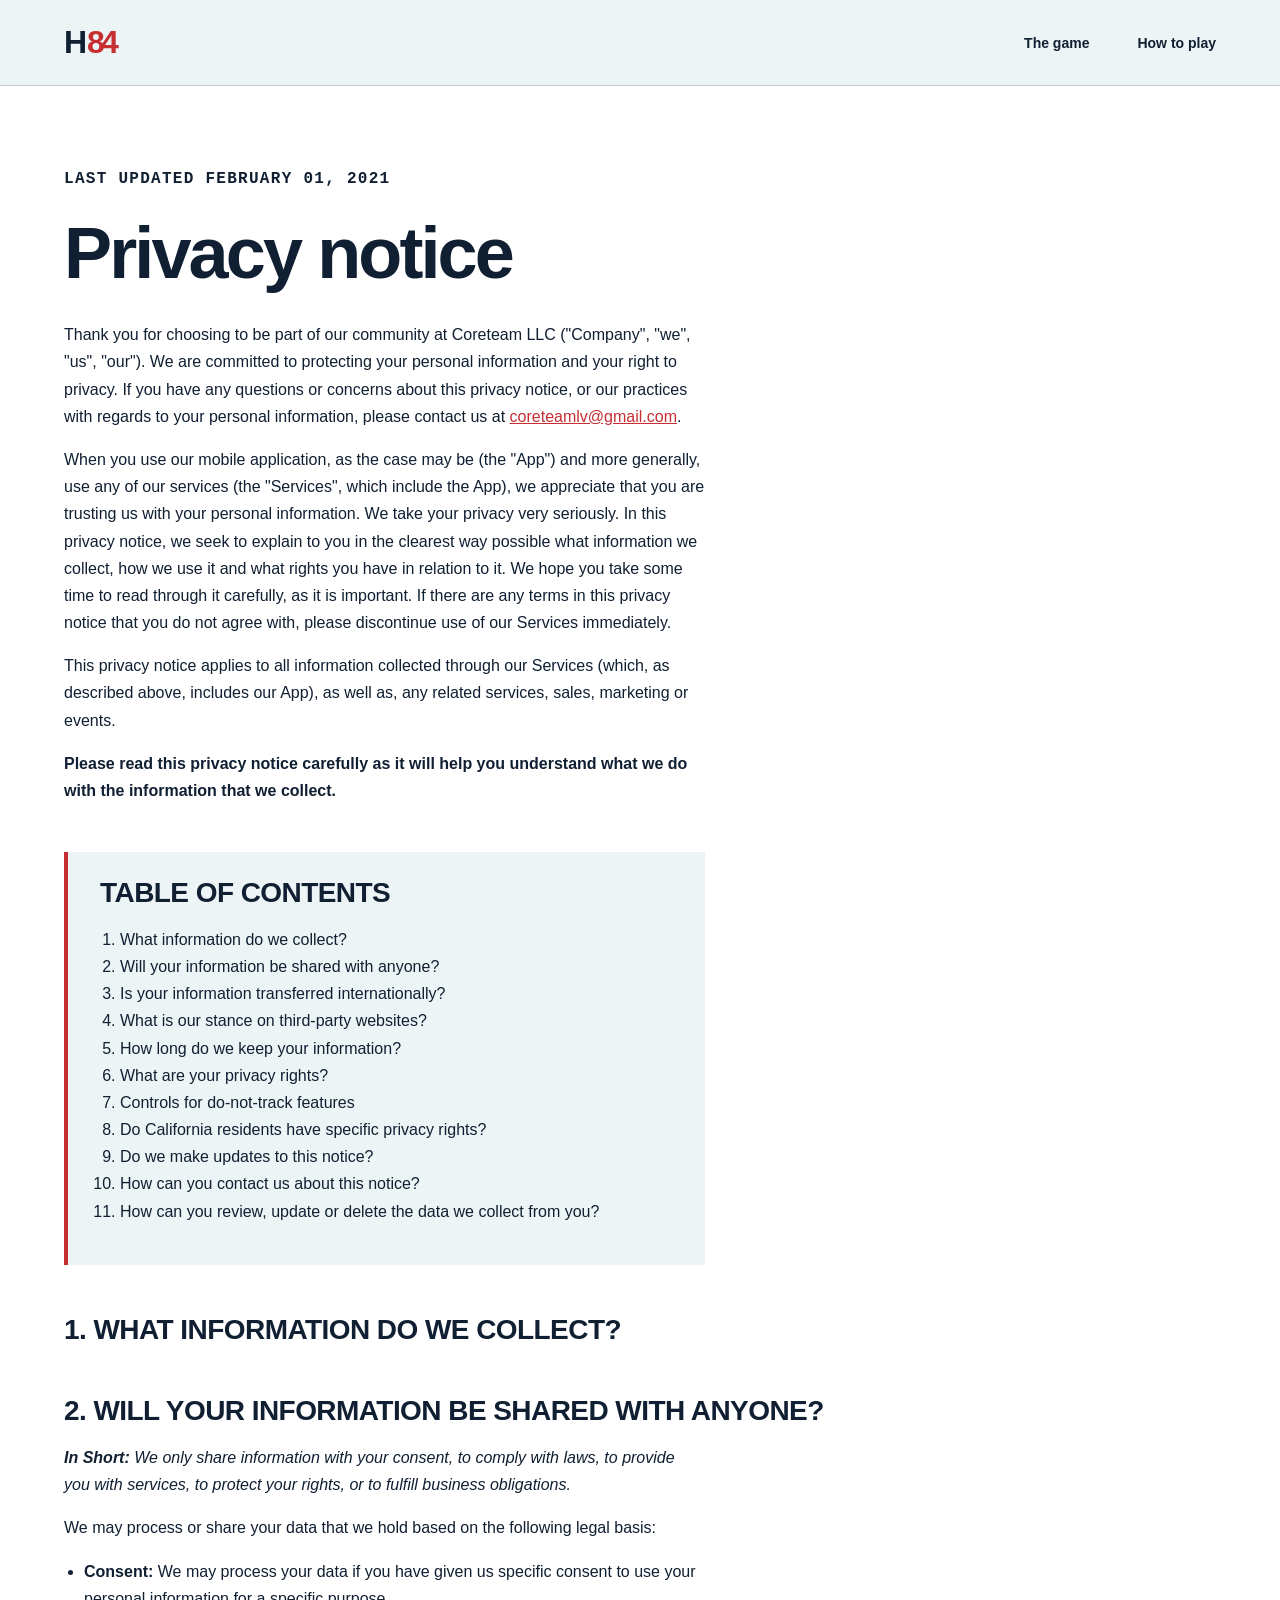
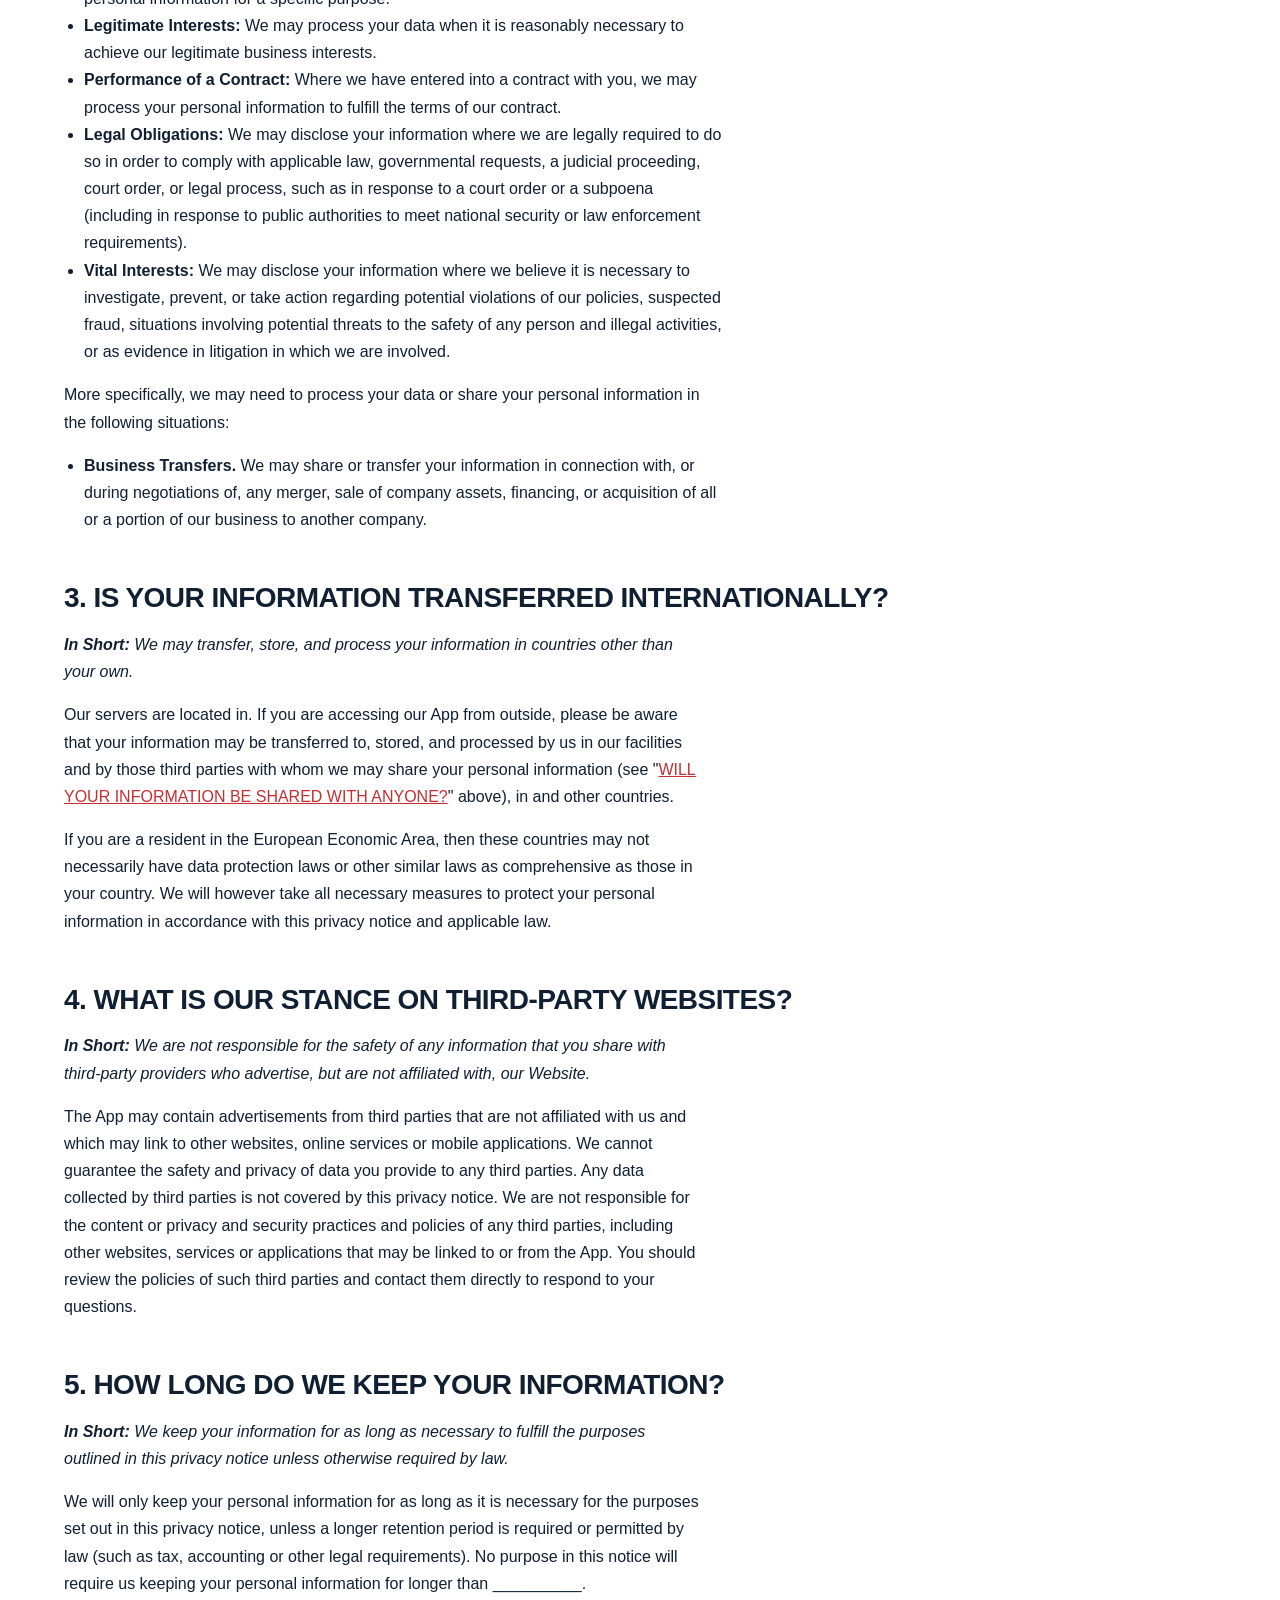
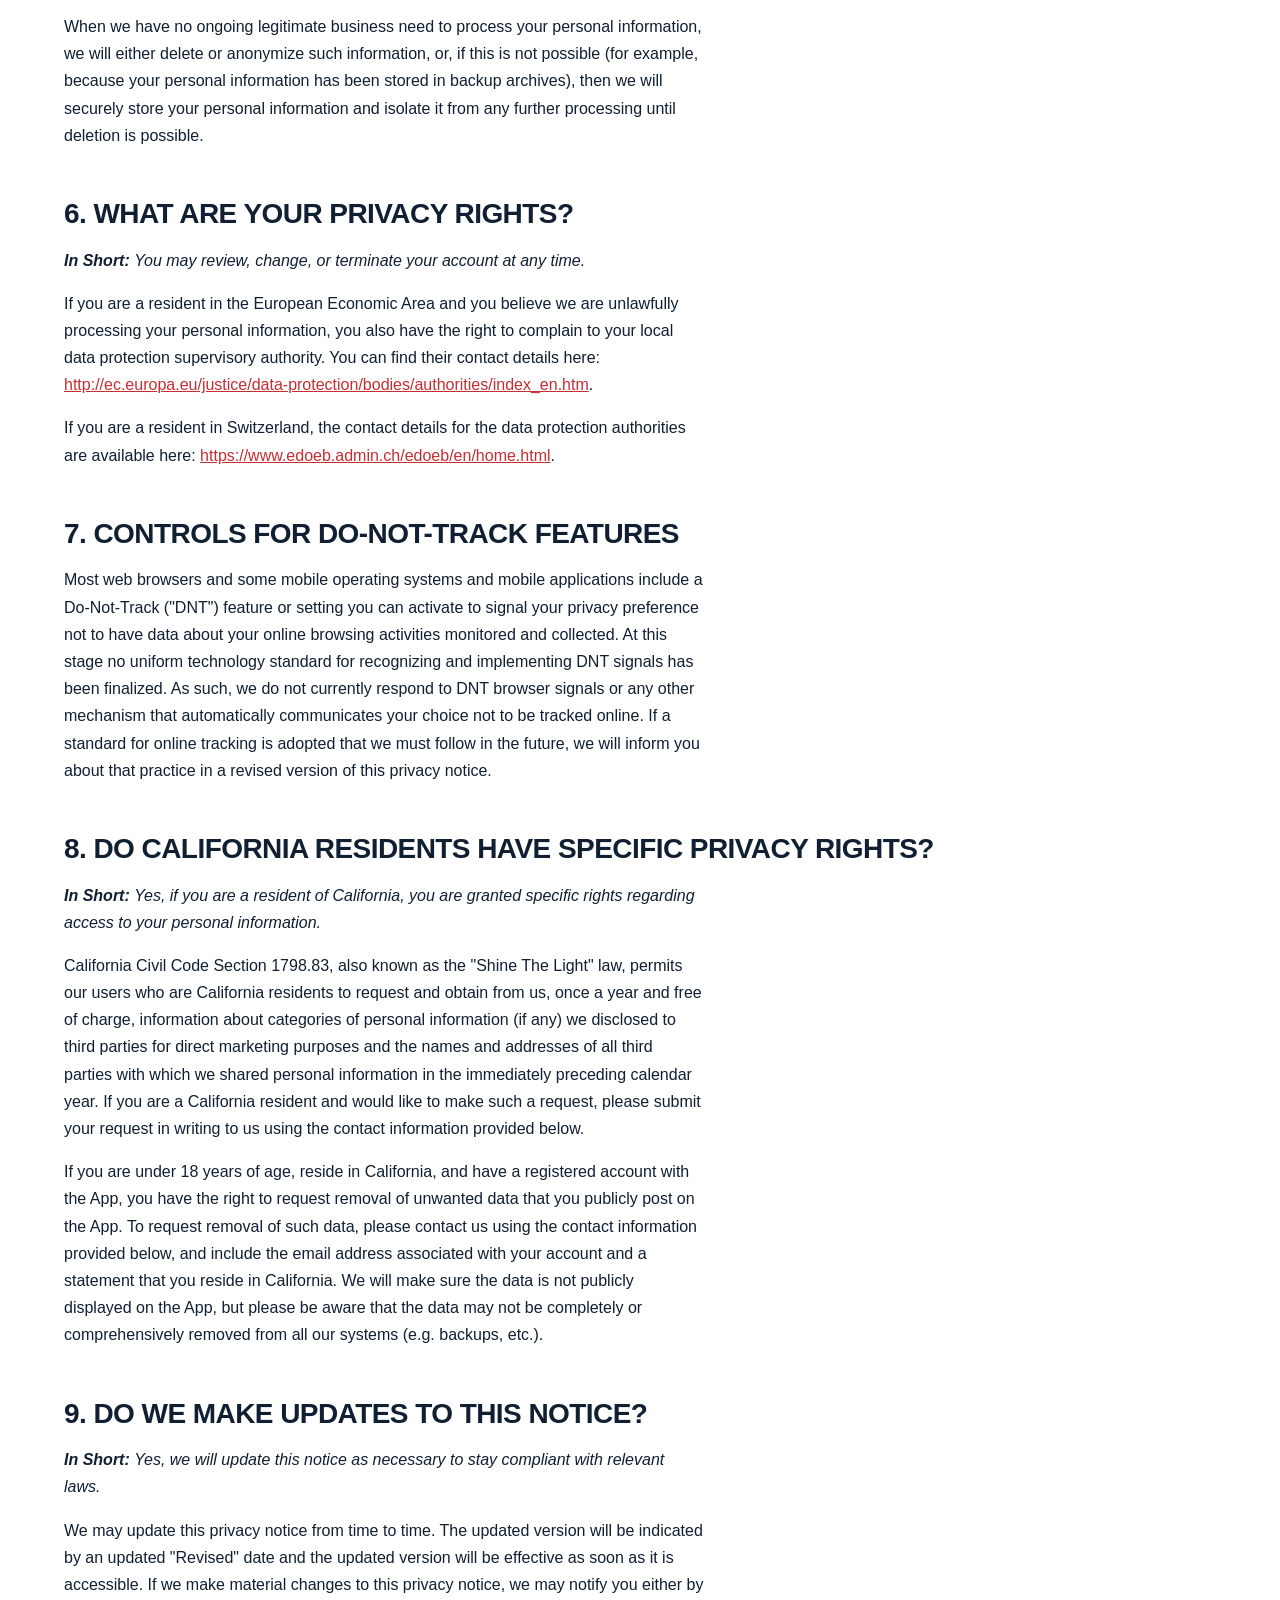
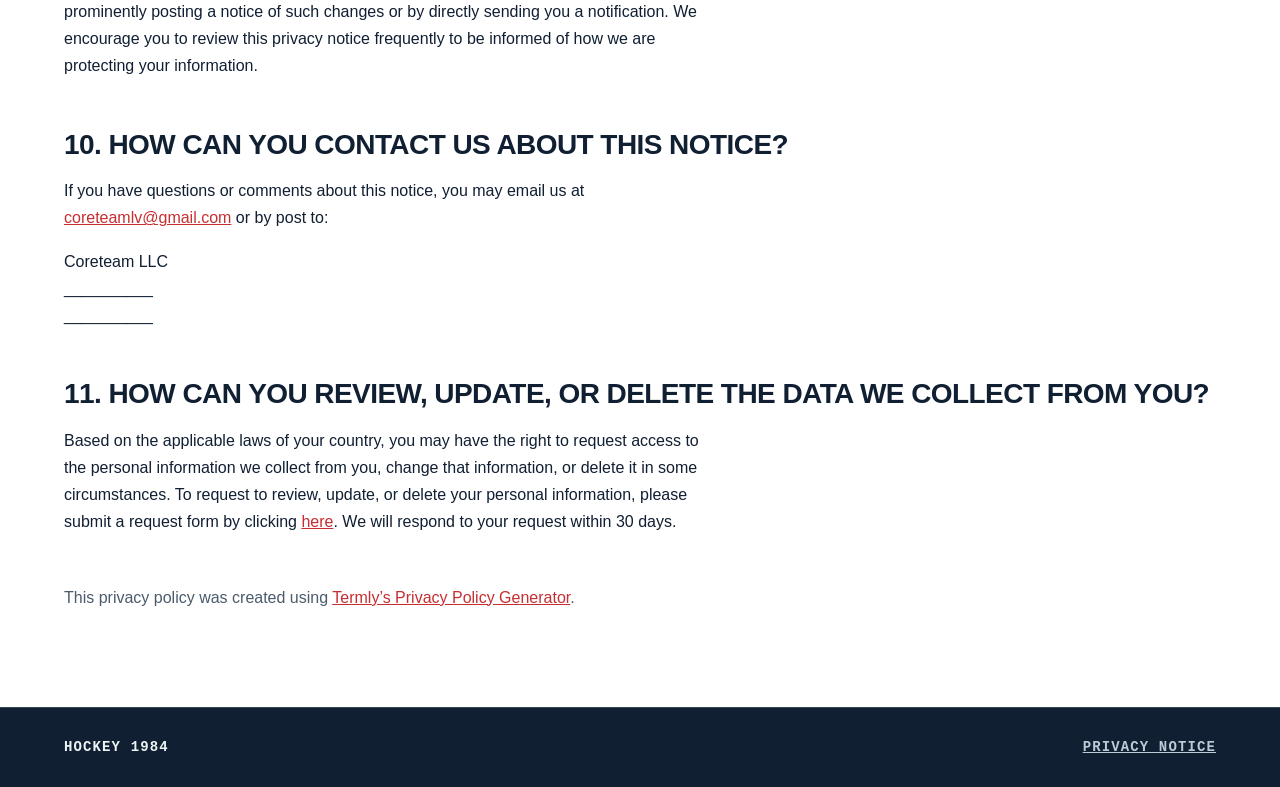
==== privacy.html @ fdeeead3 "Add the Hockey 1984 privacy notice Moved from coreteameu.github.io/hockeyScenes/privacy.html with un" ====
<!doctype html>
<html lang="en">
  <head>
    <meta charset="utf-8">
    <meta name="viewport" content="width=device-width, initial-scale=1">
    <meta name="theme-color" content="#101f32">
    <meta name="description" content="Privacy notice for the Hockey 1984 app by Coreteam LLC.">
    <title>Privacy Notice · Hockey 1984</title>
    <link rel="icon" type="image/svg+xml" href="favicon.svg">
    <link rel="stylesheet" href="style.css">
  </head>
  <body>
    <header class="masthead">
      <a class="wordmark" href="./" aria-label="Hockey 1984 home">H<span class="wordmark-year">84</span></a>
      <nav aria-label="Main navigation"><a href="./#the-game">The game</a><a href="./#how-to-play">How to play</a></nav>
    </header>
    <main>
      <article class="policy content-section" aria-labelledby="policy-title">
        <p class="eyebrow">Last updated February 01, 2021</p>
        <h1 id="policy-title">Privacy notice</h1>

        <p>Thank you for choosing to be part of our community at Coreteam LLC ("Company", "we", "us", "our"). We are committed to protecting your personal information and your right to privacy. If you have any questions or concerns about this privacy notice, or our practices with regards to your personal information, please contact us at <a href="mailto:coreteamlv@gmail.com">coreteamlv@gmail.com</a>.</p>
        <p>When you use our mobile application, as the case may be (the "App") and more generally, use any of our services (the "Services", which include the App), we appreciate that you are trusting us with your personal information. We take your privacy very seriously. In this privacy notice, we seek to explain to you in the clearest way possible what information we collect, how we use it and what rights you have in relation to it. We hope you take some time to read through it carefully, as it is important. If there are any terms in this privacy notice that you do not agree with, please discontinue use of our Services immediately.</p>
        <p>This privacy notice applies to all information collected through our Services (which, as described above, includes our App), as well as, any related services, sales, marketing or events.</p>
        <p><strong>Please read this privacy notice carefully as it will help you understand what we do with the information that we collect.</strong></p>

        <nav class="policy-toc" aria-labelledby="toc-title">
          <h2 id="toc-title">Table of contents</h2>
          <ol>
            <li><a href="#infocollect">What information do we collect?</a></li>
            <li><a href="#infoshare">Will your information be shared with anyone?</a></li>
            <li><a href="#intltransfers">Is your information transferred internationally?</a></li>
            <li><a href="#3pwebsites">What is our stance on third-party websites?</a></li>
            <li><a href="#inforetain">How long do we keep your information?</a></li>
            <li><a href="#privacyrights">What are your privacy rights?</a></li>
            <li><a href="#DNT">Controls for do-not-track features</a></li>
            <li><a href="#caresidents">Do California residents have specific privacy rights?</a></li>
            <li><a href="#policyupdates">Do we make updates to this notice?</a></li>
            <li><a href="#contact">How can you contact us about this notice?</a></li>
            <li><a href="#request">How can you review, update or delete the data we collect from you?</a></li>
          </ol>
        </nav>

        <section id="infocollect">
          <h2>1. What information do we collect?</h2>
        </section>

        <section id="infoshare">
          <h2>2. Will your information be shared with anyone?</h2>
          <p><strong><em>In Short:</em></strong> <em>We only share information with your consent, to comply with laws, to provide you with services, to protect your rights, or to fulfill business obligations.</em></p>
          <p>We may process or share your data that we hold based on the following legal basis:</p>
          <ul>
            <li><strong>Consent:</strong> We may process your data if you have given us specific consent to use your personal information for a specific purpose.</li>
            <li><strong>Legitimate Interests:</strong> We may process your data when it is reasonably necessary to achieve our legitimate business interests.</li>
            <li><strong>Performance of a Contract:</strong> Where we have entered into a contract with you, we may process your personal information to fulfill the terms of our contract.</li>
            <li><strong>Legal Obligations:</strong> We may disclose your information where we are legally required to do so in order to comply with applicable law, governmental requests, a judicial proceeding, court order, or legal process, such as in response to a court order or a subpoena (including in response to public authorities to meet national security or law enforcement requirements).</li>
            <li><strong>Vital Interests:</strong> We may disclose your information where we believe it is necessary to investigate, prevent, or take action regarding potential violations of our policies, suspected fraud, situations involving potential threats to the safety of any person and illegal activities, or as evidence in litigation in which we are involved.</li>
          </ul>
          <p>More specifically, we may need to process your data or share your personal information in the following situations:</p>
          <ul>
            <li><strong>Business Transfers.</strong> We may share or transfer your information in connection with, or during negotiations of, any merger, sale of company assets, financing, or acquisition of all or a portion of our business to another company.</li>
          </ul>
        </section>

        <section id="intltransfers">
          <h2>3. Is your information transferred internationally?</h2>
          <p><strong><em>In Short:</em></strong> <em>We may transfer, store, and process your information in countries other than your own.</em></p>
          <p>Our servers are located in. If you are accessing our App from outside, please be aware that your information may be transferred to, stored, and processed by us in our facilities and by those third parties with whom we may share your personal information (see "<a href="#infoshare">WILL YOUR INFORMATION BE SHARED WITH ANYONE?</a>" above), in and other countries.</p>
          <p>If you are a resident in the European Economic Area, then these countries may not necessarily have data protection laws or other similar laws as comprehensive as those in your country. We will however take all necessary measures to protect your personal information in accordance with this privacy notice and applicable law.</p>
        </section>

        <section id="3pwebsites">
          <h2>4. What is our stance on third-party websites?</h2>
          <p><strong><em>In Short:</em></strong> <em>We are not responsible for the safety of any information that you share with third-party providers who advertise, but are not affiliated with, our Website.</em></p>
          <p>The App may contain advertisements from third parties that are not affiliated with us and which may link to other websites, online services or mobile applications. We cannot guarantee the safety and privacy of data you provide to any third parties. Any data collected by third parties is not covered by this privacy notice. We are not responsible for the content or privacy and security practices and policies of any third parties, including other websites, services or applications that may be linked to or from the App. You should review the policies of such third parties and contact them directly to respond to your questions.</p>
        </section>

        <section id="inforetain">
          <h2>5. How long do we keep your information?</h2>
          <p><strong><em>In Short:</em></strong> <em>We keep your information for as long as necessary to fulfill the purposes outlined in this privacy notice unless otherwise required by law.</em></p>
          <p>We will only keep your personal information for as long as it is necessary for the purposes set out in this privacy notice, unless a longer retention period is required or permitted by law (such as tax, accounting or other legal requirements). No purpose in this notice will require us keeping your personal information for longer than __________.</p>
          <p>When we have no ongoing legitimate business need to process your personal information, we will either delete or anonymize such information, or, if this is not possible (for example, because your personal information has been stored in backup archives), then we will securely store your personal information and isolate it from any further processing until deletion is possible.</p>
        </section>

        <section id="privacyrights">
          <h2>6. What are your privacy rights?</h2>
          <p><strong><em>In Short:</em></strong> <em>You may review, change, or terminate your account at any time.</em></p>
          <p>If you are a resident in the European Economic Area and you believe we are unlawfully processing your personal information, you also have the right to complain to your local data protection supervisory authority. You can find their contact details here: <a href="http://ec.europa.eu/justice/data-protection/bodies/authorities/index_en.htm">http://ec.europa.eu/justice/data-protection/bodies/authorities/index_en.htm</a>.</p>
          <p>If you are a resident in Switzerland, the contact details for the data protection authorities are available here: <a href="https://www.edoeb.admin.ch/edoeb/en/home.html">https://www.edoeb.admin.ch/edoeb/en/home.html</a>.</p>
        </section>

        <section id="DNT">
          <h2>7. Controls for do-not-track features</h2>
          <p>Most web browsers and some mobile operating systems and mobile applications include a Do-Not-Track ("DNT") feature or setting you can activate to signal your privacy preference not to have data about your online browsing activities monitored and collected. At this stage no uniform technology standard for recognizing and implementing DNT signals has been finalized. As such, we do not currently respond to DNT browser signals or any other mechanism that automatically communicates your choice not to be tracked online. If a standard for online tracking is adopted that we must follow in the future, we will inform you about that practice in a revised version of this privacy notice.</p>
        </section>

        <section id="caresidents">
          <h2>8. Do California residents have specific privacy rights?</h2>
          <p><strong><em>In Short:</em></strong> <em>Yes, if you are a resident of California, you are granted specific rights regarding access to your personal information.</em></p>
          <p>California Civil Code Section 1798.83, also known as the "Shine The Light" law, permits our users who are California residents to request and obtain from us, once a year and free of charge, information about categories of personal information (if any) we disclosed to third parties for direct marketing purposes and the names and addresses of all third parties with which we shared personal information in the immediately preceding calendar year. If you are a California resident and would like to make such a request, please submit your request in writing to us using the contact information provided below.</p>
          <p>If you are under 18 years of age, reside in California, and have a registered account with the App, you have the right to request removal of unwanted data that you publicly post on the App. To request removal of such data, please contact us using the contact information provided below, and include the email address associated with your account and a statement that you reside in California. We will make sure the data is not publicly displayed on the App, but please be aware that the data may not be completely or comprehensively removed from all our systems (e.g. backups, etc.).</p>
        </section>

        <section id="policyupdates">
          <h2>9. Do we make updates to this notice?</h2>
          <p><strong><em>In Short:</em></strong> <em>Yes, we will update this notice as necessary to stay compliant with relevant laws.</em></p>
          <p>We may update this privacy notice from time to time. The updated version will be indicated by an updated "Revised" date and the updated version will be effective as soon as it is accessible. If we make material changes to this privacy notice, we may notify you either by prominently posting a notice of such changes or by directly sending you a notification. We encourage you to review this privacy notice frequently to be informed of how we are protecting your information.</p>
        </section>

        <section id="contact">
          <h2>10. How can you contact us about this notice?</h2>
          <p>If you have questions or comments about this notice, you may email us at <a href="mailto:coreteamlv@gmail.com">coreteamlv@gmail.com</a> or by post to:</p>
          <address>Coreteam LLC<br>__________<br>__________</address>
        </section>

        <section id="request">
          <h2>11. How can you review, update, or delete the data we collect from you?</h2>
          <p>Based on the applicable laws of your country, you may have the right to request access to the personal information we collect from you, change that information, or delete it in some circumstances. To request to review, update, or delete your personal information, please submit a request form by clicking <a href="https://app.termly.io/notify/07e2f696-39f6-464d-8589-eef3be441738">here</a>. We will respond to your request within 30 days.</p>
        </section>

        <p class="policy-credit">This privacy policy was created using <a href="https://termly.io/products/privacy-policy-generator/?ftseo">Termly’s Privacy Policy Generator</a>.</p>
      </article>
    </main>
    <footer>
      <span>Hockey 1984</span>
      <a class="footer-note" href="privacy.html">Privacy notice</a>
    </footer>
  </body>
</html>
---- style.css ----
:root {
  color-scheme: light;
  --ink: #101f32;
  --ice: #edf4f5;
  --red: #c72e32;
  font-family: Arial, Helvetica, sans-serif;
  color: var(--ink);
  background: var(--ice);
}

* { box-sizing: border-box; }
body { margin: 0; }
a { color: inherit; }
a:focus-visible { outline: 3px solid var(--red); outline-offset: 8px; }
.masthead, footer {
  display: flex;
  align-items: center;
  justify-content: space-between;
  gap: 1.5rem;
  padding: 1.5rem 5%;
}
.masthead { border-bottom: 1px solid #101f3230; }
.wordmark { font-size: 2rem; font-weight: 900; letter-spacing: -.12em; text-decoration: none; }
.wordmark-year { color: var(--red); padding-left: .12em; }
.masthead-label, .eyebrow, .edition, .side-label, footer {
  font-family: "Courier New", Courier, monospace;
  font-size: .875rem;
  font-weight: 700;
  text-transform: uppercase;
  letter-spacing: .08em;
}
.hero {
  position: relative;
  display: grid;
  grid-template-columns: minmax(0, 1.4fr) minmax(0, 1fr);
  gap: 5%;
  align-items: center;
  min-height: calc(100svh - 165px);
  padding: 4rem 5% 5rem;
  overflow: hidden;
  border-bottom: .75rem solid var(--red);
  background: repeating-linear-gradient(90deg, transparent 0, transparent calc(25% - 1px), #101f3209 calc(25% - 1px), #101f3209 25%);
}
.edition { align-self: stretch; display: flex; flex-direction: column; align-items: center; gap: 1rem; padding: 1rem 0; }
.edition-line { display: block; width: 1px; flex: 1; background: #101f3230; }
.eyebrow { margin: 0 0 1.5rem; }
h1 { margin: 0; font-size: clamp(3rem, 9.5vw, 10rem); line-height: .88; font-weight: 900; letter-spacing: -.045em; }
h1 span { display: block; color: var(--red); font-size: 1.4em; letter-spacing: -.04em; margin-top: .03em; }
.intro { display: flex; align-items: center; gap: 1rem; margin-top: 2.5rem; }
.intro p { font-size: 1.125rem; line-height: 1.5; margin: 0; }
.accent { width: 2.5rem; height: .3rem; background: var(--red); flex-shrink: 0; }
.side-label { writing-mode: vertical-rl; justify-self: end; }
footer { min-height: 5rem; background: var(--ink); color: var(--ice); }
.footer-note { color: #bcccd7; }

@media (min-width: 1600px) {
  .hero { padding-left: max(5%, calc((100% - 1440px) / 2)); padding-right: max(5%, calc((100% - 1440px) / 2)); }
}

nav { display: flex; gap: clamp(1rem, 4vw, 3rem); font-size: .875rem; font-weight: 700; }
nav a { text-decoration: none; padding: .5rem 0; }
nav a:hover { color: var(--red); }
.button { display: inline-block; margin-top: 2rem; padding: 1rem 1.5rem; background: var(--ink); color: white; font-weight: 700; text-decoration: none; line-height: 1.5; }
.button:hover { background: var(--red); }
.game-shot { margin: 0; justify-self: center; width: min(100%, 330px); }
.game-shot img { display: block; width: 100%; height: auto; border: 1px solid #101f3230; border-radius: 1rem; box-shadow: 1rem 1.5rem 0 #101f3210; }
figcaption { margin-top: 1.5rem; font-family: "Courier New", monospace; font-size: .875rem; text-align: center; }
.content-section { padding: 5rem max(5%, calc((100% - 1440px) / 2)); }
.about { display: grid; grid-template-columns: 1fr 1fr; gap: 4rem; background: white; }
h2 { font-size: clamp(2rem, 4vw, 4rem); line-height: 1.05; letter-spacing: -.04em; margin: 0; max-width: 12ch; }
.about-copy p, .steps p { font-size: 1.125rem; line-height: 1.65; max-width: 42ch; }
.game-logo { float: right; width: 100px; height: auto; margin: 0 0 1rem 1.5rem; }
.how { background: var(--ink); color: var(--ice); }
.how .eyebrow { color: #b9cbd6; }
.steps { list-style: none; padding: 0; display: grid; grid-template-columns: repeat(3, minmax(0, 1fr)); gap: 3rem; margin: 3rem 0 0; }
.steps li { border-top: 1px solid #edf4f560; padding-top: 1.5rem; }
.step-number { font: 700 1rem "Courier New", monospace; color: #b9cbd6; }
h3 { font-size: 1.5rem; margin: 1.5rem 0 .5rem; }
.steps p { color: #cad7df; margin: 0; }
footer { border-top: 1px solid #edf4f530; }
@media (max-width: 600px) {
  .hero { grid-template-columns: minmax(0, 1fr); }
  .eyebrow { font-size: .75rem; line-height: 1.6; }
  .game-shot { width: min(85%, 300px); margin-top: 1rem; }
  .content-section { padding: 3.5rem 6%; }
  .about, .steps { grid-template-columns: minmax(0, 1fr); gap: 2rem; }
}
@media (max-width: 600px) {
  .masthead, footer { padding: 1.25rem 6%; }
  .masthead-label { font-size: .75rem; max-width: 12rem; text-align: right; line-height: 1.5; }
  .hero { grid-template-columns: minmax(0, 1fr); padding: 2rem 6% 3rem; gap: 2.5rem; min-height: calc(100svh - 180px); }
  .edition { flex-direction: row; padding: 0; align-self: start; }
  .edition-line { width: auto; height: 1px; }
  h1 { font-size: clamp(3rem, 17vw, 6.5rem); }
  .side-label { display: none; }
  .intro { margin-top: 2rem; }
  footer { align-items: start; flex-direction: column; gap: .5rem; font-size: .75rem; }
}

.policy { background: white; }
.policy h1 { font-size: clamp(2.25rem, 6vw, 4.5rem); line-height: 1; letter-spacing: -.04em; margin: 0 0 2rem; }
.policy h2 { font-size: clamp(1.25rem, 2.2vw, 1.75rem); line-height: 1.2; letter-spacing: -.02em; max-width: none; margin: 3rem 0 1rem; text-transform: uppercase; }
.policy p, .policy li, .policy address { font-size: 1rem; line-height: 1.7; max-width: 72ch; }
.policy address { font-style: normal; }
.policy ul, .policy ol { padding-left: 1.25rem; }
.policy a { color: var(--red); overflow-wrap: anywhere; }
/* Overrides the site's flex navigation bar styling. */
.policy-toc { display: block; font-size: 1rem; font-weight: 400; margin-top: 3rem; padding: 1.5rem 2rem; border-left: .3rem solid var(--red); background: var(--ice); max-width: 72ch; }
.policy-toc h2 { margin-top: 0; }
.policy-toc a { color: inherit; }
.policy-credit { margin-top: 3rem; color: #4a5b6c; font-size: .875rem; }
footer a { color: inherit; }
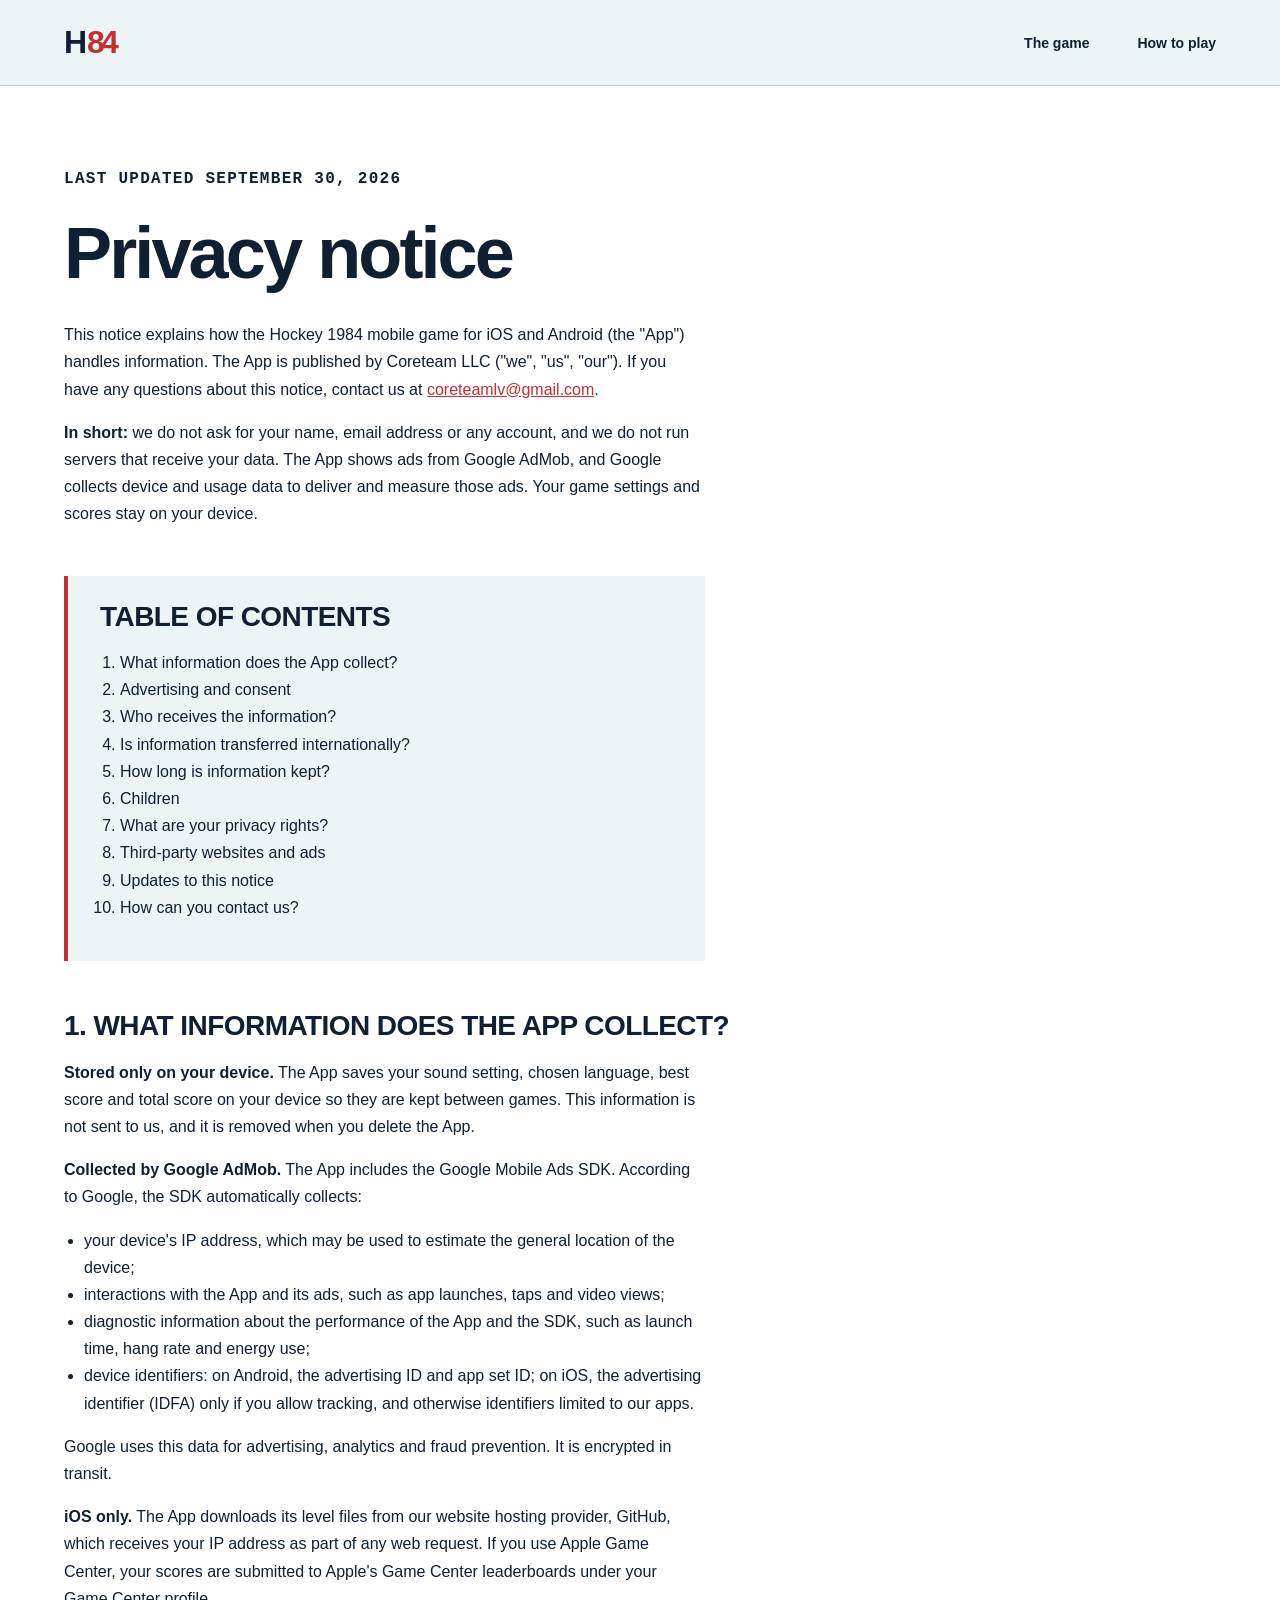
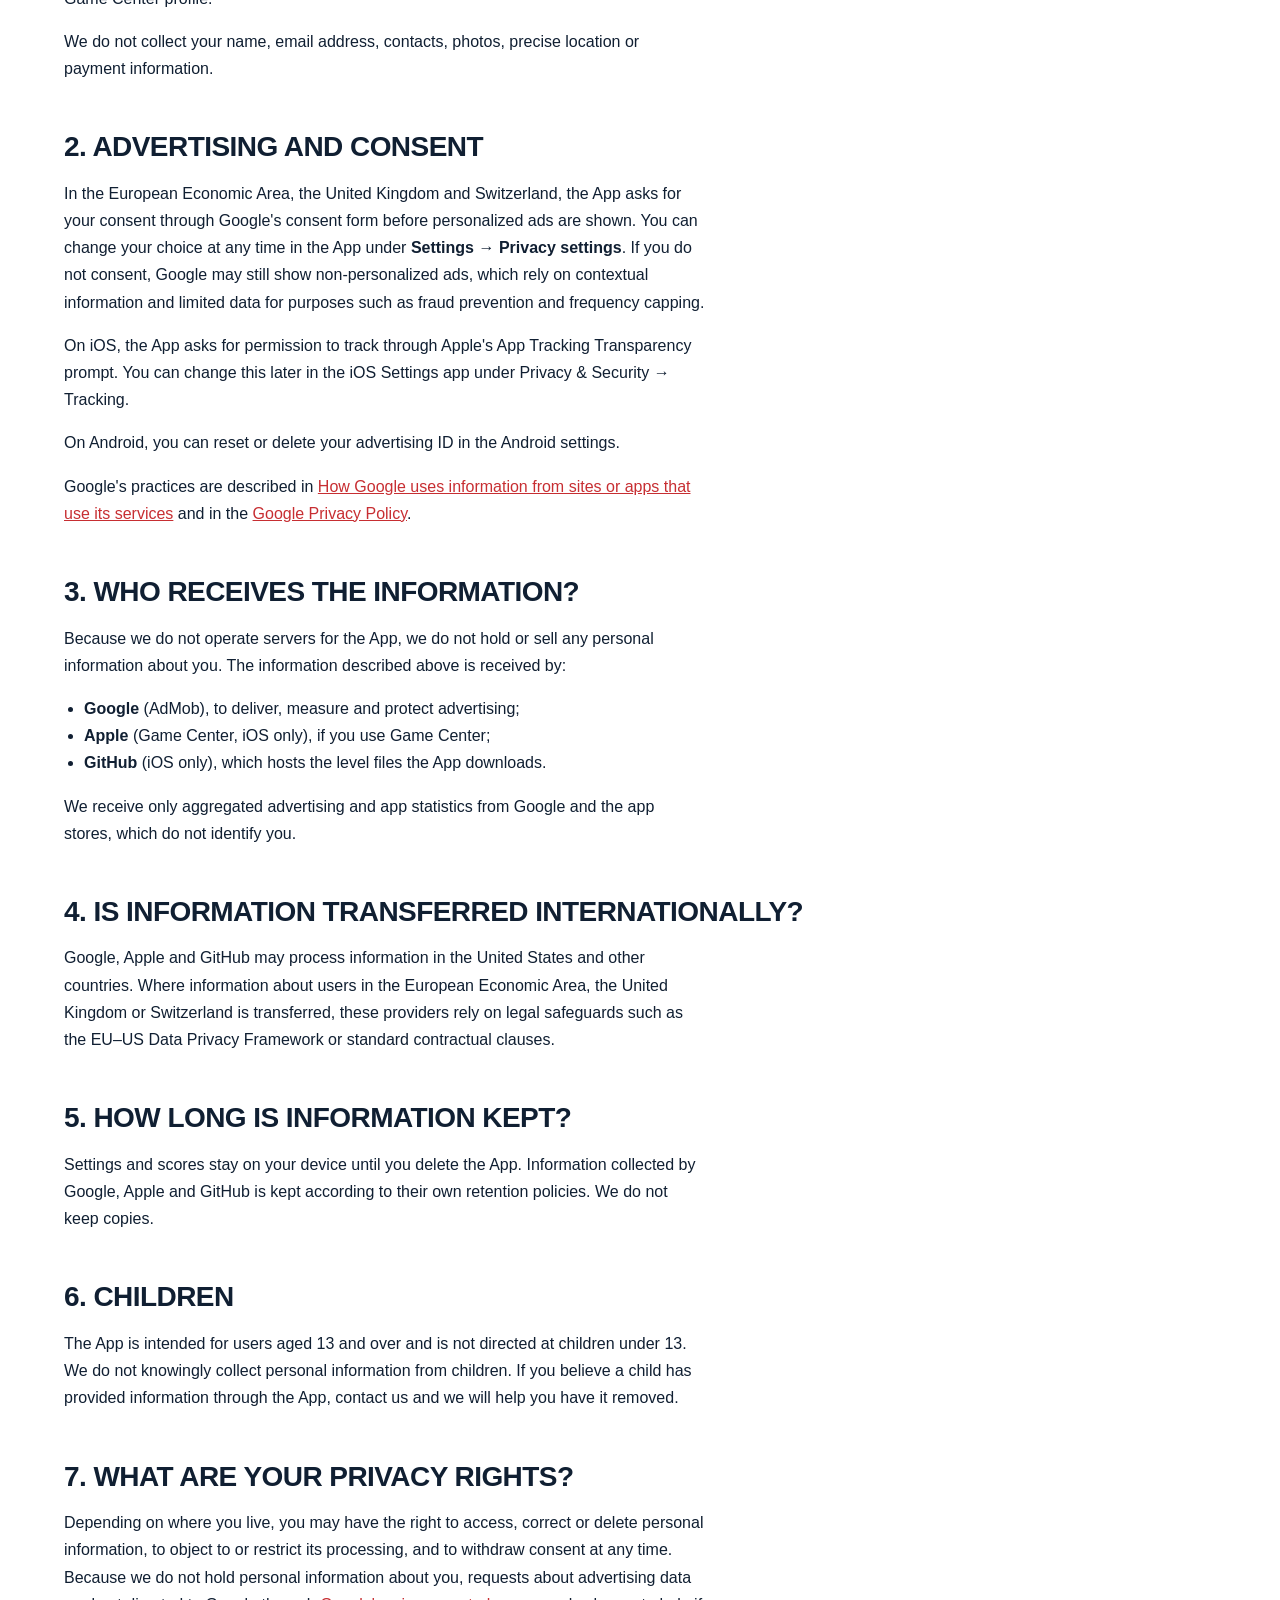
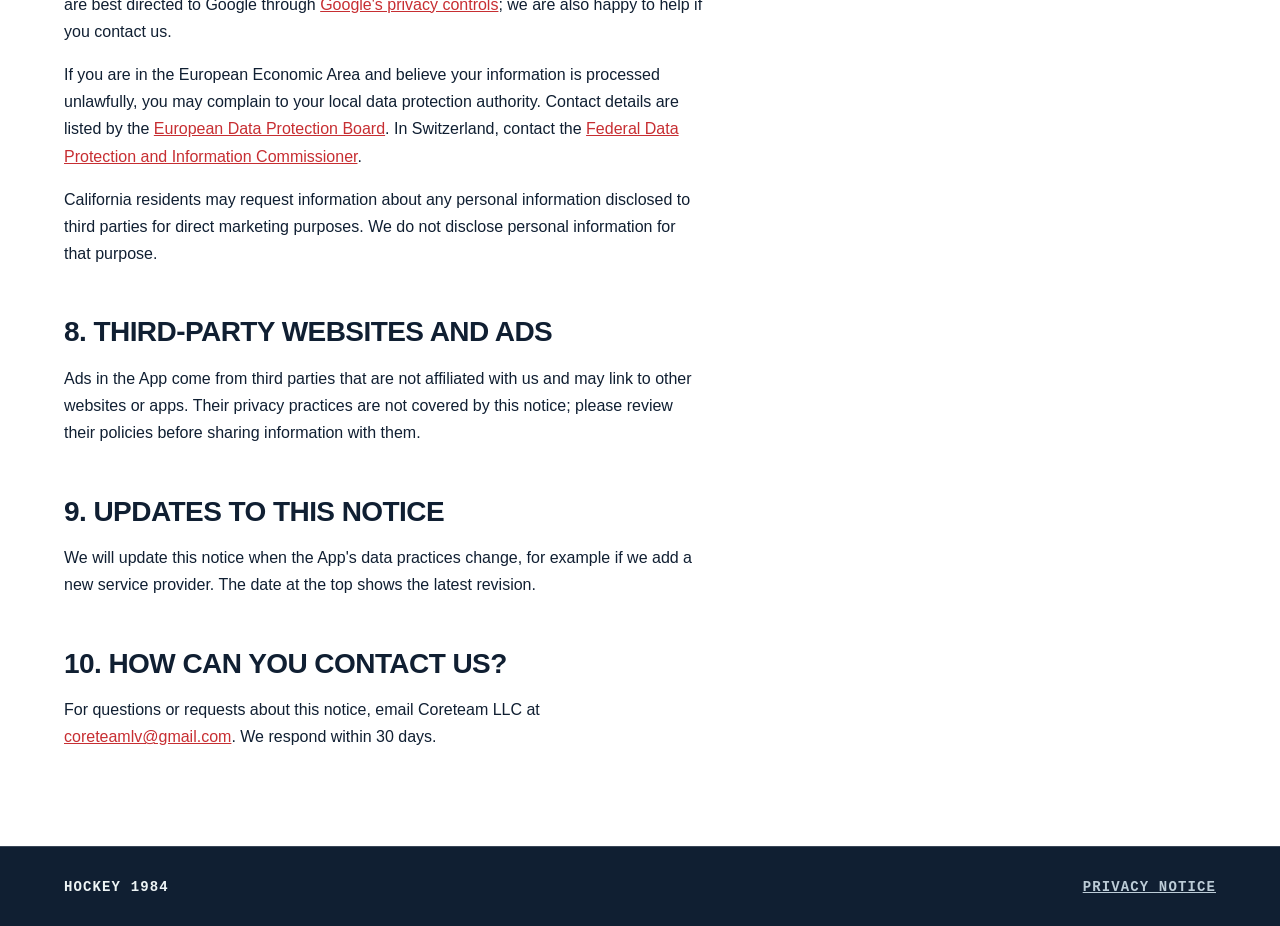
==== commit bfd57434: "Privacy updated" ====
--- a/privacy.html
+++ b/privacy.html
@@ -16,109 +16,98 @@
     </header>
     <main>
       <article class="policy content-section" aria-labelledby="policy-title">
-        <p class="eyebrow">Last updated February 01, 2021</p>
+        <p class="eyebrow">Last updated September 30, 2026</p>
         <h1 id="policy-title">Privacy notice</h1>
 
-        <p>Thank you for choosing to be part of our community at Coreteam LLC ("Company", "we", "us", "our"). We are committed to protecting your personal information and your right to privacy. If you have any questions or concerns about this privacy notice, or our practices with regards to your personal information, please contact us at <a href="mailto:coreteamlv@gmail.com">coreteamlv@gmail.com</a>.</p>
-        <p>When you use our mobile application, as the case may be (the "App") and more generally, use any of our services (the "Services", which include the App), we appreciate that you are trusting us with your personal information. We take your privacy very seriously. In this privacy notice, we seek to explain to you in the clearest way possible what information we collect, how we use it and what rights you have in relation to it. We hope you take some time to read through it carefully, as it is important. If there are any terms in this privacy notice that you do not agree with, please discontinue use of our Services immediately.</p>
-        <p>This privacy notice applies to all information collected through our Services (which, as described above, includes our App), as well as, any related services, sales, marketing or events.</p>
-        <p><strong>Please read this privacy notice carefully as it will help you understand what we do with the information that we collect.</strong></p>
+        <p>This notice explains how the Hockey 1984 mobile game for iOS and Android (the "App") handles information. The App is published by Coreteam LLC ("we", "us", "our"). If you have any questions about this notice, contact us at <a href="mailto:coreteamlv@gmail.com">coreteamlv@gmail.com</a>.</p>
+        <p><strong>In short:</strong> we do not ask for your name, email address or any account, and we do not run servers that receive your data. The App shows ads from Google AdMob, and Google collects device and usage data to deliver and measure those ads. Your game settings and scores stay on your device.</p>
 
         <nav class="policy-toc" aria-labelledby="toc-title">
           <h2 id="toc-title">Table of contents</h2>
           <ol>
-            <li><a href="#infocollect">What information do we collect?</a></li>
-            <li><a href="#infoshare">Will your information be shared with anyone?</a></li>
-            <li><a href="#intltransfers">Is your information transferred internationally?</a></li>
-            <li><a href="#3pwebsites">What is our stance on third-party websites?</a></li>
-            <li><a href="#inforetain">How long do we keep your information?</a></li>
+            <li><a href="#infocollect">What information does the App collect?</a></li>
+            <li><a href="#ads">Advertising and consent</a></li>
+            <li><a href="#infoshare">Who receives the information?</a></li>
+            <li><a href="#intltransfers">Is information transferred internationally?</a></li>
+            <li><a href="#inforetain">How long is information kept?</a></li>
+            <li><a href="#children">Children</a></li>
             <li><a href="#privacyrights">What are your privacy rights?</a></li>
-            <li><a href="#DNT">Controls for do-not-track features</a></li>
-            <li><a href="#caresidents">Do California residents have specific privacy rights?</a></li>
-            <li><a href="#policyupdates">Do we make updates to this notice?</a></li>
-            <li><a href="#contact">How can you contact us about this notice?</a></li>
-            <li><a href="#request">How can you review, update or delete the data we collect from you?</a></li>
+            <li><a href="#3pwebsites">Third-party websites and ads</a></li>
+            <li><a href="#policyupdates">Updates to this notice</a></li>
+            <li><a href="#contact">How can you contact us?</a></li>
           </ol>
         </nav>
 
         <section id="infocollect">
-          <h2>1. What information do we collect?</h2>
+          <h2>1. What information does the App collect?</h2>
+          <p><strong>Stored only on your device.</strong> The App saves your sound setting, chosen language, best score and total score on your device so they are kept between games. This information is not sent to us, and it is removed when you delete the App.</p>
+          <p><strong>Collected by Google AdMob.</strong> The App includes the Google Mobile Ads SDK. According to Google, the SDK automatically collects:</p>
+          <ul>
+            <li>your device's IP address, which may be used to estimate the general location of the device;</li>
+            <li>interactions with the App and its ads, such as app launches, taps and video views;</li>
+            <li>diagnostic information about the performance of the App and the SDK, such as launch time, hang rate and energy use;</li>
+            <li>device identifiers: on Android, the advertising ID and app set ID; on iOS, the advertising identifier (IDFA) only if you allow tracking, and otherwise identifiers limited to our apps.</li>
+          </ul>
+          <p>Google uses this data for advertising, analytics and fraud prevention. It is encrypted in transit.</p>
+          <p><strong>iOS only.</strong> The App downloads its level files from our website hosting provider, GitHub, which receives your IP address as part of any web request. If you use Apple Game Center, your scores are submitted to Apple's Game Center leaderboards under your Game Center profile.</p>
+          <p>We do not collect your name, email address, contacts, photos, precise location or payment information.</p>
+        </section>
+
+        <section id="ads">
+          <h2>2. Advertising and consent</h2>
+          <p>In the European Economic Area, the United Kingdom and Switzerland, the App asks for your consent through Google's consent form before personalized ads are shown. You can change your choice at any time in the App under <strong>Settings → Privacy settings</strong>. If you do not consent, Google may still show non-personalized ads, which rely on contextual information and limited data for purposes such as fraud prevention and frequency capping.</p>
+          <p>On iOS, the App asks for permission to track through Apple's App Tracking Transparency prompt. You can change this later in the iOS Settings app under Privacy &amp; Security → Tracking.</p>
+          <p>On Android, you can reset or delete your advertising ID in the Android settings.</p>
+          <p>Google's practices are described in <a href="https://policies.google.com/technologies/partner-sites">How Google uses information from sites or apps that use its services</a> and in the <a href="https://policies.google.com/privacy">Google Privacy Policy</a>.</p>
         </section>
 
         <section id="infoshare">
-          <h2>2. Will your information be shared with anyone?</h2>
-          <p><strong><em>In Short:</em></strong> <em>We only share information with your consent, to comply with laws, to provide you with services, to protect your rights, or to fulfill business obligations.</em></p>
-          <p>We may process or share your data that we hold based on the following legal basis:</p>
+          <h2>3. Who receives the information?</h2>
+          <p>Because we do not operate servers for the App, we do not hold or sell any personal information about you. The information described above is received by:</p>
           <ul>
-            <li><strong>Consent:</strong> We may process your data if you have given us specific consent to use your personal information for a specific purpose.</li>
-            <li><strong>Legitimate Interests:</strong> We may process your data when it is reasonably necessary to achieve our legitimate business interests.</li>
-            <li><strong>Performance of a Contract:</strong> Where we have entered into a contract with you, we may process your personal information to fulfill the terms of our contract.</li>
-            <li><strong>Legal Obligations:</strong> We may disclose your information where we are legally required to do so in order to comply with applicable law, governmental requests, a judicial proceeding, court order, or legal process, such as in response to a court order or a subpoena (including in response to public authorities to meet national security or law enforcement requirements).</li>
-            <li><strong>Vital Interests:</strong> We may disclose your information where we believe it is necessary to investigate, prevent, or take action regarding potential violations of our policies, suspected fraud, situations involving potential threats to the safety of any person and illegal activities, or as evidence in litigation in which we are involved.</li>
+            <li><strong>Google</strong> (AdMob), to deliver, measure and protect advertising;</li>
+            <li><strong>Apple</strong> (Game Center, iOS only), if you use Game Center;</li>
+            <li><strong>GitHub</strong> (iOS only), which hosts the level files the App downloads.</li>
           </ul>
-          <p>More specifically, we may need to process your data or share your personal information in the following situations:</p>
-          <ul>
-            <li><strong>Business Transfers.</strong> We may share or transfer your information in connection with, or during negotiations of, any merger, sale of company assets, financing, or acquisition of all or a portion of our business to another company.</li>
-          </ul>
+          <p>We receive only aggregated advertising and app statistics from Google and the app stores, which do not identify you.</p>
         </section>
 
         <section id="intltransfers">
-          <h2>3. Is your information transferred internationally?</h2>
-          <p><strong><em>In Short:</em></strong> <em>We may transfer, store, and process your information in countries other than your own.</em></p>
-          <p>Our servers are located in. If you are accessing our App from outside, please be aware that your information may be transferred to, stored, and processed by us in our facilities and by those third parties with whom we may share your personal information (see "<a href="#infoshare">WILL YOUR INFORMATION BE SHARED WITH ANYONE?</a>" above), in and other countries.</p>
-          <p>If you are a resident in the European Economic Area, then these countries may not necessarily have data protection laws or other similar laws as comprehensive as those in your country. We will however take all necessary measures to protect your personal information in accordance with this privacy notice and applicable law.</p>
+          <h2>4. Is information transferred internationally?</h2>
+          <p>Google, Apple and GitHub may process information in the United States and other countries. Where information about users in the European Economic Area, the United Kingdom or Switzerland is transferred, these providers rely on legal safeguards such as the EU–US Data Privacy Framework or standard contractual clauses.</p>
+        </section>
+
+        <section id="inforetain">
+          <h2>5. How long is information kept?</h2>
+          <p>Settings and scores stay on your device until you delete the App. Information collected by Google, Apple and GitHub is kept according to their own retention policies. We do not keep copies.</p>
+        </section>
+
+        <section id="children">
+          <h2>6. Children</h2>
+          <p>The App is intended for users aged 13 and over and is not directed at children under 13. We do not knowingly collect personal information from children. If you believe a child has provided information through the App, contact us and we will help you have it removed.</p>
+        </section>
+
+        <section id="privacyrights">
+          <h2>7. What are your privacy rights?</h2>
+          <p>Depending on where you live, you may have the right to access, correct or delete personal information, to object to or restrict its processing, and to withdraw consent at any time. Because we do not hold personal information about you, requests about advertising data are best directed to Google through <a href="https://myaccount.google.com/data-and-privacy">Google's privacy controls</a>; we are also happy to help if you contact us.</p>
+          <p>If you are in the European Economic Area and believe your information is processed unlawfully, you may complain to your local data protection authority. Contact details are listed by the <a href="https://www.edpb.europa.eu/about-edpb/about-edpb/members_en">European Data Protection Board</a>. In Switzerland, contact the <a href="https://www.edoeb.admin.ch/edoeb/en/home.html">Federal Data Protection and Information Commissioner</a>.</p>
+          <p>California residents may request information about any personal information disclosed to third parties for direct marketing purposes. We do not disclose personal information for that purpose.</p>
         </section>
 
         <section id="3pwebsites">
-          <h2>4. What is our stance on third-party websites?</h2>
-          <p><strong><em>In Short:</em></strong> <em>We are not responsible for the safety of any information that you share with third-party providers who advertise, but are not affiliated with, our Website.</em></p>
-          <p>The App may contain advertisements from third parties that are not affiliated with us and which may link to other websites, online services or mobile applications. We cannot guarantee the safety and privacy of data you provide to any third parties. Any data collected by third parties is not covered by this privacy notice. We are not responsible for the content or privacy and security practices and policies of any third parties, including other websites, services or applications that may be linked to or from the App. You should review the policies of such third parties and contact them directly to respond to your questions.</p>
-        </section>
-
-        <section id="inforetain">
-          <h2>5. How long do we keep your information?</h2>
-          <p><strong><em>In Short:</em></strong> <em>We keep your information for as long as necessary to fulfill the purposes outlined in this privacy notice unless otherwise required by law.</em></p>
-          <p>We will only keep your personal information for as long as it is necessary for the purposes set out in this privacy notice, unless a longer retention period is required or permitted by law (such as tax, accounting or other legal requirements). No purpose in this notice will require us keeping your personal information for longer than __________.</p>
-          <p>When we have no ongoing legitimate business need to process your personal information, we will either delete or anonymize such information, or, if this is not possible (for example, because your personal information has been stored in backup archives), then we will securely store your personal information and isolate it from any further processing until deletion is possible.</p>
-        </section>
-
-        <section id="privacyrights">
-          <h2>6. What are your privacy rights?</h2>
-          <p><strong><em>In Short:</em></strong> <em>You may review, change, or terminate your account at any time.</em></p>
-          <p>If you are a resident in the European Economic Area and you believe we are unlawfully processing your personal information, you also have the right to complain to your local data protection supervisory authority. You can find their contact details here: <a href="http://ec.europa.eu/justice/data-protection/bodies/authorities/index_en.htm">http://ec.europa.eu/justice/data-protection/bodies/authorities/index_en.htm</a>.</p>
-          <p>If you are a resident in Switzerland, the contact details for the data protection authorities are available here: <a href="https://www.edoeb.admin.ch/edoeb/en/home.html">https://www.edoeb.admin.ch/edoeb/en/home.html</a>.</p>
-        </section>
-
-        <section id="DNT">
-          <h2>7. Controls for do-not-track features</h2>
-          <p>Most web browsers and some mobile operating systems and mobile applications include a Do-Not-Track ("DNT") feature or setting you can activate to signal your privacy preference not to have data about your online browsing activities monitored and collected. At this stage no uniform technology standard for recognizing and implementing DNT signals has been finalized. As such, we do not currently respond to DNT browser signals or any other mechanism that automatically communicates your choice not to be tracked online. If a standard for online tracking is adopted that we must follow in the future, we will inform you about that practice in a revised version of this privacy notice.</p>
-        </section>
-
-        <section id="caresidents">
-          <h2>8. Do California residents have specific privacy rights?</h2>
-          <p><strong><em>In Short:</em></strong> <em>Yes, if you are a resident of California, you are granted specific rights regarding access to your personal information.</em></p>
-          <p>California Civil Code Section 1798.83, also known as the "Shine The Light" law, permits our users who are California residents to request and obtain from us, once a year and free of charge, information about categories of personal information (if any) we disclosed to third parties for direct marketing purposes and the names and addresses of all third parties with which we shared personal information in the immediately preceding calendar year. If you are a California resident and would like to make such a request, please submit your request in writing to us using the contact information provided below.</p>
-          <p>If you are under 18 years of age, reside in California, and have a registered account with the App, you have the right to request removal of unwanted data that you publicly post on the App. To request removal of such data, please contact us using the contact information provided below, and include the email address associated with your account and a statement that you reside in California. We will make sure the data is not publicly displayed on the App, but please be aware that the data may not be completely or comprehensively removed from all our systems (e.g. backups, etc.).</p>
+          <h2>8. Third-party websites and ads</h2>
+          <p>Ads in the App come from third parties that are not affiliated with us and may link to other websites or apps. Their privacy practices are not covered by this notice; please review their policies before sharing information with them.</p>
         </section>
 
         <section id="policyupdates">
-          <h2>9. Do we make updates to this notice?</h2>
-          <p><strong><em>In Short:</em></strong> <em>Yes, we will update this notice as necessary to stay compliant with relevant laws.</em></p>
-          <p>We may update this privacy notice from time to time. The updated version will be indicated by an updated "Revised" date and the updated version will be effective as soon as it is accessible. If we make material changes to this privacy notice, we may notify you either by prominently posting a notice of such changes or by directly sending you a notification. We encourage you to review this privacy notice frequently to be informed of how we are protecting your information.</p>
+          <h2>9. Updates to this notice</h2>
+          <p>We will update this notice when the App's data practices change, for example if we add a new service provider. The date at the top shows the latest revision.</p>
         </section>
 
         <section id="contact">
-          <h2>10. How can you contact us about this notice?</h2>
-          <p>If you have questions or comments about this notice, you may email us at <a href="mailto:coreteamlv@gmail.com">coreteamlv@gmail.com</a> or by post to:</p>
-          <address>Coreteam LLC<br>__________<br>__________</address>
+          <h2>10. How can you contact us?</h2>
+          <p>For questions or requests about this notice, email Coreteam LLC at <a href="mailto:coreteamlv@gmail.com">coreteamlv@gmail.com</a>. We respond within 30 days.</p>
         </section>
-
-        <section id="request">
-          <h2>11. How can you review, update, or delete the data we collect from you?</h2>
-          <p>Based on the applicable laws of your country, you may have the right to request access to the personal information we collect from you, change that information, or delete it in some circumstances. To request to review, update, or delete your personal information, please submit a request form by clicking <a href="https://app.termly.io/notify/07e2f696-39f6-464d-8589-eef3be441738">here</a>. We will respond to your request within 30 days.</p>
-        </section>
-
-        <p class="policy-credit">This privacy policy was created using <a href="https://termly.io/products/privacy-policy-generator/?ftseo">Termly’s Privacy Policy Generator</a>.</p>
       </article>
     </main>
     <footer>
